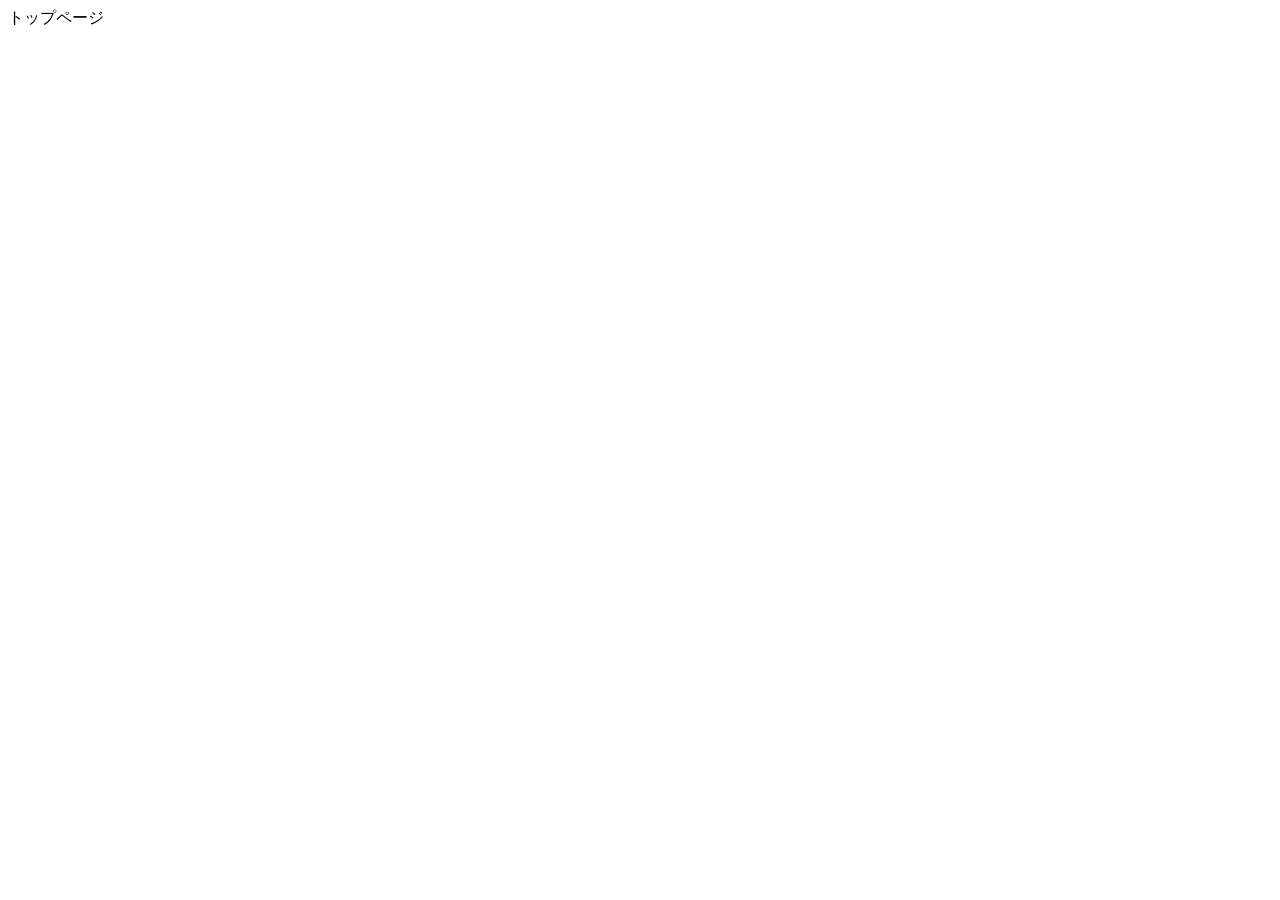
==== index.html @ 067ee769 "追加：スタートファイル" ====
<!DOCTYPE html>
<html lang="ja">
<head>
    <meta charset="UTF-8">
    <meta name="viewport" content="width=device-width, initial-scale=1.0">
    <title>Document</title>
</head>
<body>
    トップページ
</body>
</html>
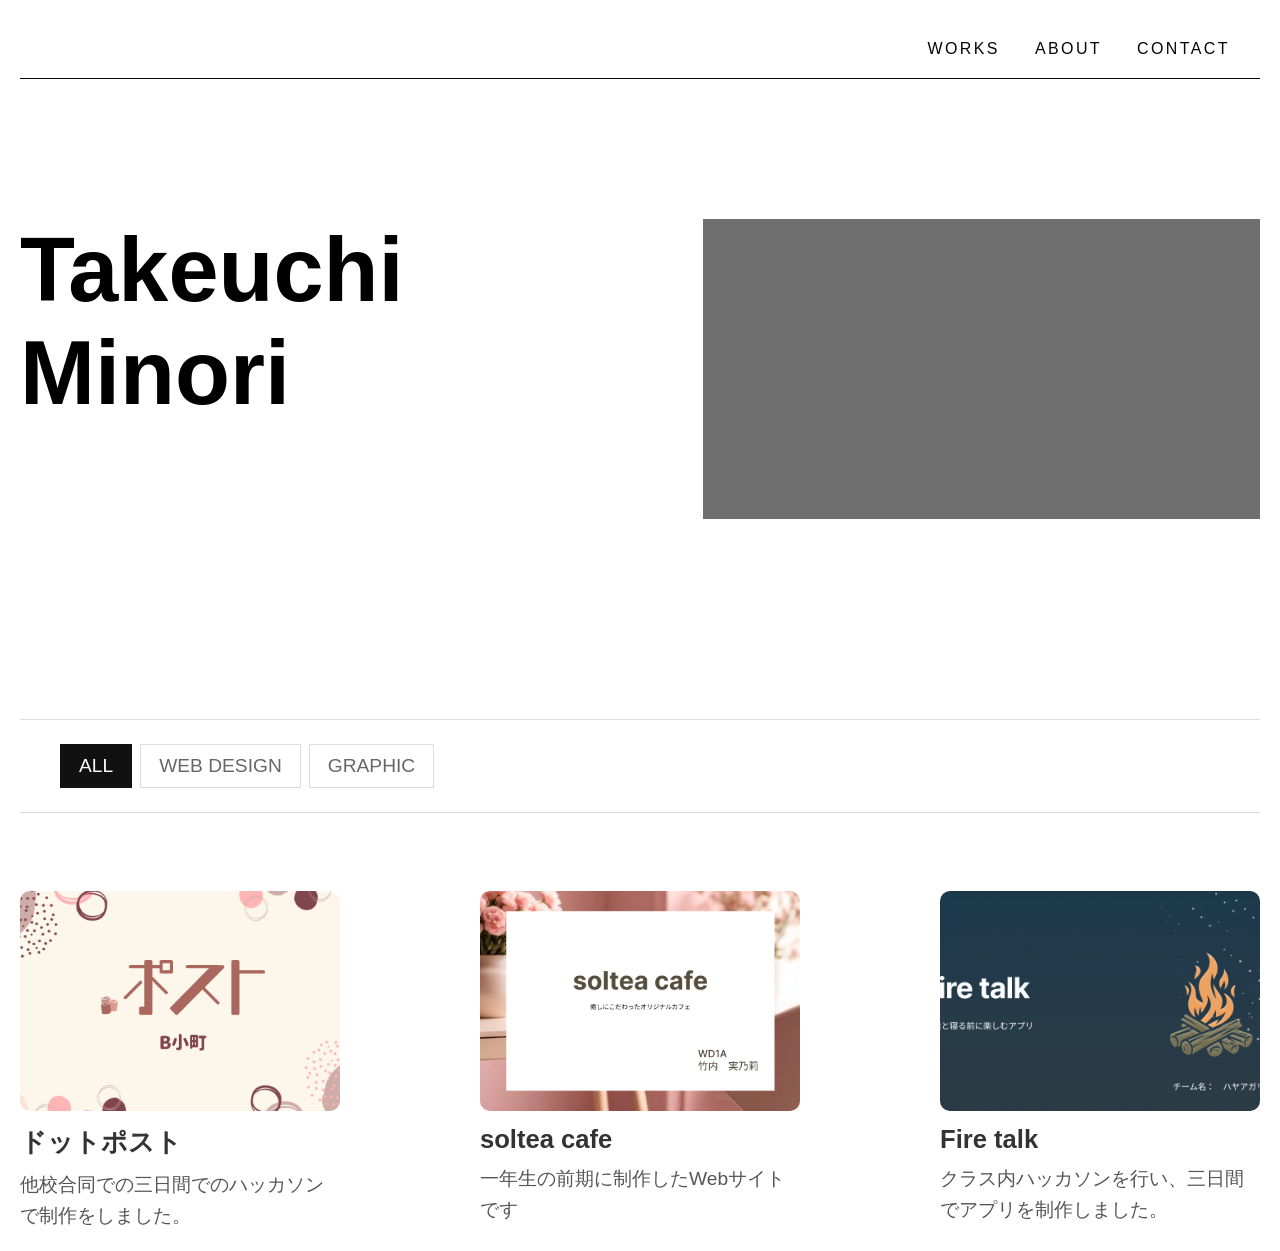
==== commit bc853fba: "提出：ポートフォリオ" ====
--- a/index.html
+++ b/index.html
@@ -4,8 +4,87 @@
     <meta charset="UTF-8">
     <meta name="viewport" content="width=device-width, initial-scale=1.0">
     <title>Document</title>
+    <link rel="stylesheet" href="css/index.css">
 </head>
 <body>
-    トップページ
+    <!DOCTYPE html>
+<html lang="ja">
+<head>
+    <meta charset="UTF-8">
+    <meta name="viewport" content="width=device-width, initial-scale=1.0">
+    <title>カード一覧</title>
+    <link rel="stylesheet" href="style.css">
+</head>
+<body>
+    <header>
+    <div class="header_inner">
+
+
+        <nav>
+            <ul class="nav">
+                <li><a href="#">WORKS</a></li>
+                <li><a href="#">ABOUT</a></li>
+                <li><a href="#">CONTACT</a></li>
+            </ul>
+        </nav>
+
+    </div>
+</header>
+<div class="fv_text">
+            <div class="myWrap">
+                <h1>
+                    Takeuchi<br>
+                    Minori
+                </h1>
+                <div class="my"></div>
+            </div>
+        </div>
+    <section class="category">
+        <button class="active">ALL</button>
+        <button>WEB DESIGN</button>
+        <button>GRAPHIC</button>
+    </section>
+        <div class="fv_img">
+            <img src="images/main.jpg" alt="">
+        </div>
+<div class="cardWrap">
+
+    <div class="card">
+        <div class="cardImg">
+            <img src="images/post.png" alt="No Image">
+        </div>
+
+        <h3>ドットポスト</h3>
+        <p class="text">
+            他校合同での三日間でのハッカソンで制作をしました。
+        </p>
+    </div>
+
+    <div class="card">
+        <div class="cardImg">
+            <img src="images/soltea.png" alt="">
+        </div>
+
+        <h3>soltea cafe</h3>
+        <p class="text">
+            一年生の前期に制作したWebサイトです
+        </p>
+    </div>
+
+    <div class="card">
+        <div class="cardImg">
+            <img src="images/fire.png" alt="No Image">
+        </div>
+
+        <h3>Fire talk</h3>
+        <p class="text">
+            クラス内ハッカソンを行い、三日間でアプリを制作しました。
+        </p>
+    </div>
+
+</div>
+
+</body>
+</html>
 </body>
 </html>
--- a/css/index.css
+++ b/css/index.css
@@ -0,0 +1,152 @@
+
+*{
+    margin: 0;
+    padding: 0;
+    box-sizing: border-box;
+}
+
+body{
+    font-family: sans-serif;
+    background: #fff;
+    padding: 20px;
+}
+
+/* Header */
+
+.myWrap{
+    margin-top: 140px;
+    display: flex;
+    justify-content: center;
+    gap: 300px;
+    margin-bottom: 200px;
+}
+
+h1{
+    font-size: 90px;
+}
+
+.my{
+    width: 600px;
+    height: 300px;
+    background-color: #6f6f6f;
+}
+
+header{
+    width: 100%;
+    padding: 20px 30px;
+    border-bottom:solid 1px #060606 ;
+}
+
+.header_inner{
+    display: flex;
+    justify-content: flex-end;
+    align-items: center;
+}
+
+.logo{
+    display: block;
+}
+
+.logo img{
+    width: 50px;
+    height: 50px;
+    display: block;
+}
+
+.nav{
+    display: flex;
+    gap: 35px;
+    list-style: none;
+}
+
+.nav a{
+    text-decoration: none;
+    color: #060606;
+    font-size: 1.0rem;
+    letter-spacing: 0.15em;
+    transition: .3s;
+}
+
+.nav a:hover{
+    opacity: .6;
+}
+
+
+.category{
+    display: flex;
+    align-items: center;
+    gap: 8px;
+    padding: 24px 40px;
+    border-top: 1px solid #ddd;
+    border-bottom: 1px solid #ddd;
+}
+
+.category button{
+    padding: 10px 18px;
+    background: #fff;
+    border: 1px solid #ddd;
+    font-size: 1.2rem;
+    color: #666;
+    cursor: pointer;
+    transition: .3s;
+}
+
+.category button:hover{
+    background: #111;
+    color: #fff;
+    border-color: #111;
+}
+
+.category .active{
+    background: #111;
+    color: #fff;
+    border-color: #111;
+}
+.cardWrap{
+    margin-top: 60px;
+    display: flex;
+    justify-content: center;
+    gap: 140px;
+}
+
+.card{
+    width: 400px;
+}
+
+.cardImg{
+    position: relative;
+        overflow: hidden;
+    border-radius: 10px;
+}
+
+.cardImg img{
+    width: 100%;
+    height: 220px;
+    object-fit: cover;
+    display: block;
+}
+
+.cardImg p{
+    position: absolute;
+    top: 50%;
+    left: 50%;
+    transform: translate(-50%, -50%);
+    color: #fff;
+    font-size: 3rem;
+    font-weight: bold;
+}
+
+
+.card h3{
+    margin-top: 14px;
+    font-size: 1.6rem;
+    font-weight: 700;
+    color: #333;
+}
+
+.text{
+    margin-top: 10px;
+    font-size: 1.2rem;
+    color: #555;
+    line-height: 1.6;
+}
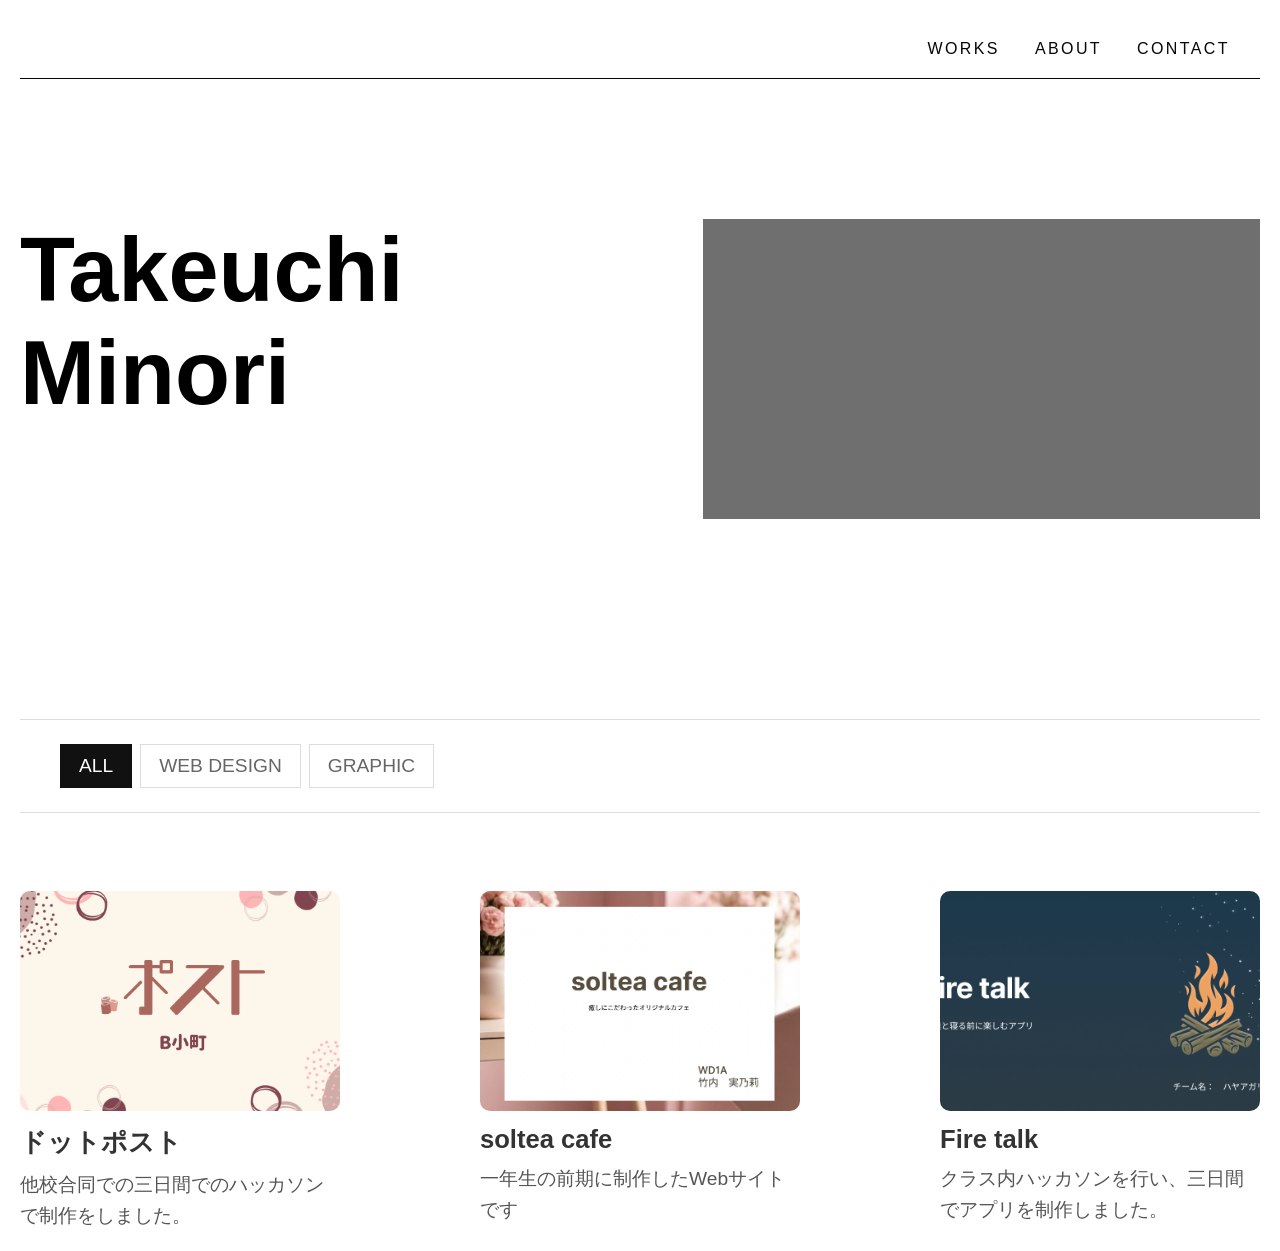
==== commit 01f2b92b: "追加：作品詳細" ====
--- a/index.html
+++ b/index.html
@@ -51,7 +51,9 @@
 
     <div class="card">
         <div class="cardImg">
-            <img src="images/post.png" alt="No Image">
+            <a href="post.html">
+                <img src="images/post.png" alt="No Image">
+            </a>
         </div>
 
         <h3>ドットポスト</h3>
@@ -62,7 +64,7 @@
 
     <div class="card">
         <div class="cardImg">
-            <img src="images/soltea.png" alt="">
+            <a href="soltea.html"><img src="images/soltea.png" alt=""></a>
         </div>
 
         <h3>soltea cafe</h3>
@@ -73,7 +75,7 @@
 
     <div class="card">
         <div class="cardImg">
-            <img src="images/fire.png" alt="No Image">
+            <a href="fire.html"><img src="images/fire.png" alt="No Image"></a>
         </div>
 
         <h3>Fire talk</h3>
